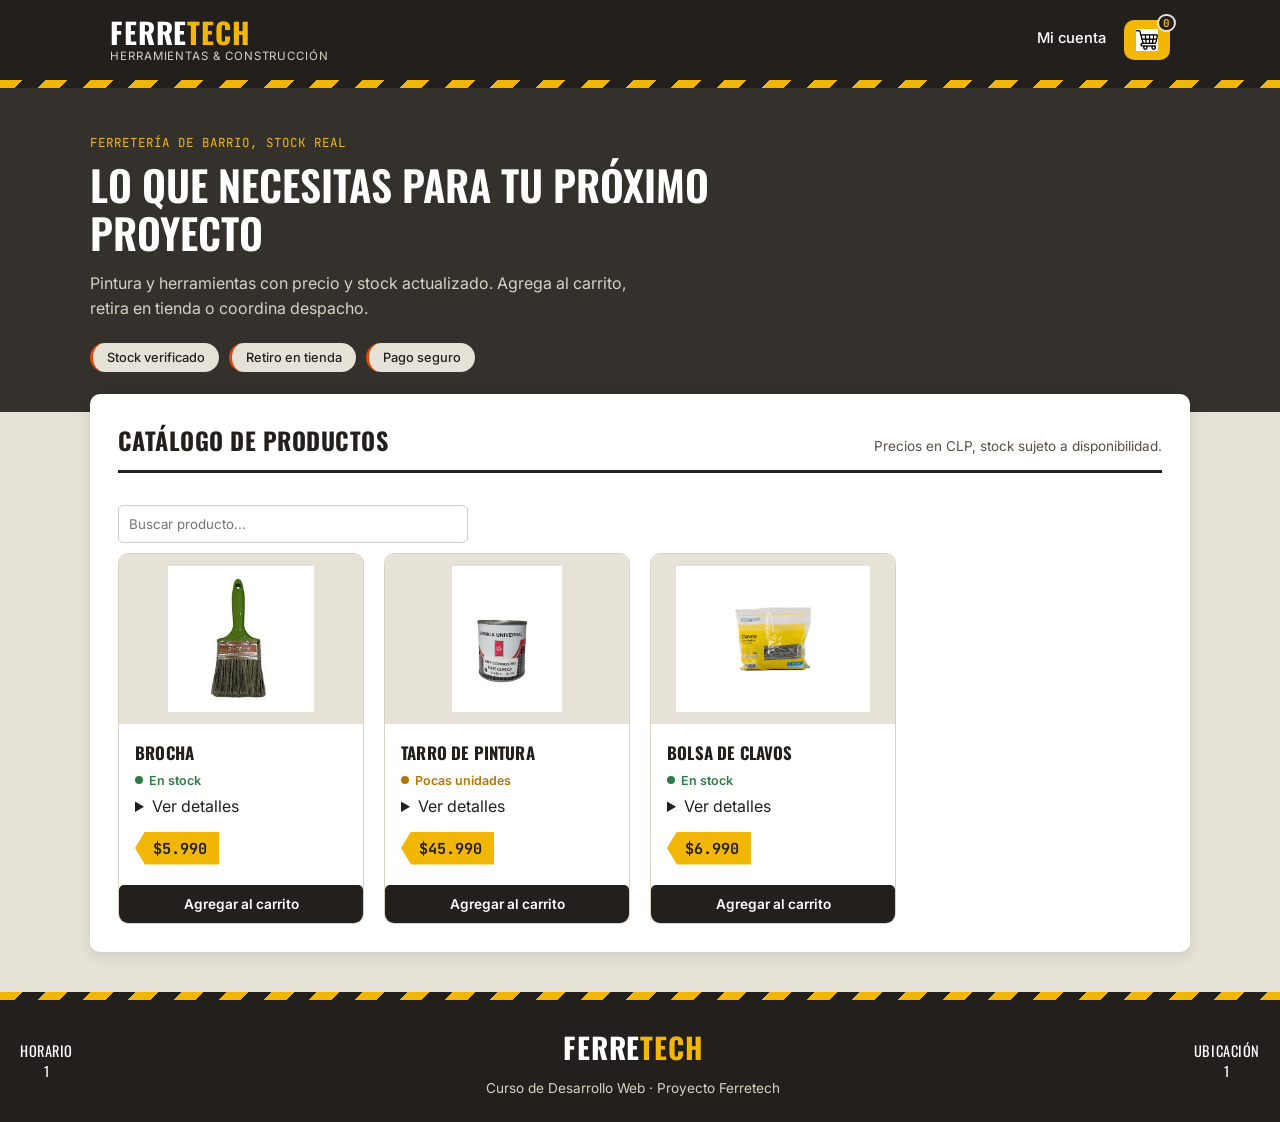
==== index.html @ 713e09c8 "Add files via upload" ====
<!DOCTYPE html>
<html lang="es">
<head>
    <meta charset="UTF-8">
    <title>Ferretech | Herramientas y materiales de construcción</title>
    

    <link rel="preconnect" href="https://fonts.googleapis.com">
    <link rel="preconnect" href="https://fonts.gstatic.com" crossorigin>
    <link href="https://fonts.googleapis.com/css2?family=Oswald:wght@500;600;700&family=Inter:wght@400;500;600;700&family=JetBrains+Mono:wght@600;700&display=swap" rel="stylesheet">

    <link rel="stylesheet" href="styles/styles.css">
</head>

<body>

    <header class="header">
        <div class="header__fila">
            <a href="index.html" class="header__marca">
                <span class="header__logo">FERRE<span class="header__logo-acento">TECH</span></span>
                <span class="header__eslogan">Herramientas &amp; construcción</span>
            </a>

            <nav class="header__nav">
                <a href="login.html" class="header__enlace">Mi cuenta</a>
                <a href="carrito.html" class="carrito_compras" id="link-carrito">
                    <img src="img/descarga.png" alt="" class="imagen_carrito">
                    <span class="carrito__contador" id="contador-carrito">0</span>
                    <span class="sr-only">Carrito de compras</span>
                </a>
            </nav>
        </div>
        <div class="franja-peligro" aria-hidden="true"></div>
    </header>

    <section class="hero">
        <div class="hero__contenido">
            <p class="hero__eyebrow">Ferretería de barrio, stock real</p>
            <h1 class="hero__titulo">Lo que necesitas para tu próximo proyecto</h1>
            <p class="hero__texto">
                Pintura y herramientas con precio y stock actualizado.
                Agrega al carrito, retira en tienda o coordina despacho.
            </p>
            <div class="hero__chips">
                <span class="chip">Stock verificado</span>
                <span class="chip">Retiro en tienda</span>
                <span class="chip">Pago seguro</span>
            </div>
        </div>
    </section>

    <main>

        <section class="contenedor">

            <div class="seccion__titulo">
                <h2>Catálogo de productos</h2>
                <p class="seccion__subtitulo">Precios en CLP, stock sujeto a disponibilidad.</p>
            </div>
            
            <div class="buscador">
                <input type="text" id="buscador-input" placeholder="Buscar producto...">
            </div>

            <div id="catalogo" class="catalogo"></div>

        </section>

    </main>
    <footer class="footer">
        <div class="franja-peligro" aria-hidden="true"></div>
        <div class="footer__contenido">

            <span class="footer__lado">Horario
                <p>1</p>
            </span>

            <div class="footer__marca">
                <span class="header__logo footer__logo">FERRE<span class="header__logo-acento">TECH</span></span>
                <p>Curso de Desarrollo Web · Proyecto Ferretech</p>
            </div>

            <span class="footer__lado">Ubicación
                <p>1</p>
            </span>
        </div>
    </footer>

    <script src = "js/login.js"></script>
    <script src = "js/carrito.js"></script>
    <script src = "js/catalogo.js"></script>

</body>
</html>
---- styles/styles.css ----
:root {
    --grafito: #221F1C;
    --grafito-suave: #34302B;
    --acero: #565049;
    --concreto: #E7E2D8;
    --concreto-oscuro: #D8D2C4;
    --blanco: #FFFFFF;
    --amarillo: #F2B705;
    --naranja: #D9480F;
    --verde-stock: #2F7A46;
    --ambar-stock: #B5750A;
    --rojo-stock: #B3261E;

    --fuente-display: "Oswald", "Arial Narrow", sans-serif;
    --fuente-texto: "Inter", Arial, Helvetica, sans-serif;
    --fuente-precio: "JetBrains Mono", "Courier New", monospace;

    --radio: 10px;
    --sombra: 0 4px 14px rgba(34, 31, 28, 0.12);
}

* {
    box-sizing: border-box;
}

body {
    margin: 0;
    font-family: var(--fuente-texto);
    background-color: var(--concreto);
    color: var(--grafito);
}

.sr-only {
    position: absolute;
    width: 1px;
    height: 1px;
    overflow: hidden;
    clip: rect(0 0 0 0);
    white-space: nowrap;
}

.franja-peligro {
    height: 8px;
    background: repeating-linear-gradient(
        135deg,
        var(--amarillo),
        var(--amarillo) 16px,
        var(--grafito) 16px,
        var(--grafito) 32px
    );
}

.header {
    background-color: var(--grafito);
    color: var(--blanco);
    position: sticky;
    top: 0;
    z-index: 10;
}

.header__fila {
    display: flex;
    align-items: center;
    justify-content: space-between;
    gap: 20px;
    max-width: 1100px;
    margin: 0 auto;
    padding: 18px 20px;
}

.header__marca {
    display: flex;
    flex-direction: column;
    text-decoration: none;
    line-height: 1;
}

.header__logo {
    font-family: var(--fuente-display);
    font-weight: 700;
    font-size: 1.8rem;
    letter-spacing: 0.03em;
    color: var(--blanco);
    text-transform: uppercase;
}

.header__logo-acento {
    color: var(--amarillo);
}

.header__eslogan {
    margin-top: 4px;
    font-size: 0.72rem;
    letter-spacing: 0.08em;
    text-transform: uppercase;
    color: var(--concreto-oscuro);
}

.header__nav {
    display: flex;
    align-items: center;
    gap: 18px;
}

.header__enlace {
    color: var(--blanco);
    text-decoration: none;
    font-size: 0.92rem;
    font-weight: 500;
    border-bottom: 2px solid transparent;
    padding-bottom: 2px;
    transition: border-color 0.15s ease, color 0.15s ease;
}

.header__enlace:hover {
    border-color: var(--amarillo);
    color: var(--amarillo);
}

.carrito_compras {
    position: relative;
    display: inline-flex;
    align-items: center;
    justify-content: center;
    background-color: var(--amarillo);
    border: none;
    padding: 9px 12px;
    border-radius: var(--radio);
    cursor: pointer;
    text-decoration: none;
    transition: background-color 0.15s ease, transform 0.15s ease;
}

.carrito_compras:hover {
    background-color: var(--naranja);
    transform: translateY(-1px);
}

.carrito_compras:hover .imagen_carrito {
    filter: brightness(0) invert(1);
}

.imagen_carrito {
    width: 22px;
    height: auto;
    display: block;
}

.carrito__contador {
    position: absolute;
    top: -6px;
    right: -6px;
    background-color: var(--grafito);
    color: var(--amarillo);
    font-family: var(--fuente-precio);
    font-size: 0.68rem;
    font-weight: 700;
    min-width: 18px;
    height: 18px;
    border-radius: 999px;
    display: flex;
    align-items: center;
    justify-content: center;
    padding: 0 4px;
    border: 2px solid var(--concreto);
}

.hero {
    background-color: var(--grafito-suave);
    color: var(--blanco);
    padding: 46px 20px 40px;
}

.hero__contenido {
    max-width: 1100px;
    margin: 0 auto;
}

.hero__eyebrow {
    font-family: var(--fuente-precio);
    font-size: 0.78rem;
    letter-spacing: 0.08em;
    text-transform: uppercase;
    color: var(--amarillo);
    margin: 0 0 10px;
}

.hero__titulo {
    font-family: var(--fuente-display);
    font-weight: 600;
    font-size: clamp(1.7rem, 4vw, 2.6rem);
    line-height: 1.15;
    margin: 0 0 14px;
    max-width: 640px;
    text-transform: uppercase;
}

.hero__texto {
    max-width: 560px;
    color: var(--concreto-oscuro);
    line-height: 1.55;
    margin: 0 0 22px;
}

.hero__chips {
    display: flex;
    flex-wrap: wrap;
    gap: 10px;
}

.chip {
    font-size: 0.8rem;
    font-weight: 500;
    color: var(--grafito);
    background-color: var(--concreto);
    padding: 7px 14px;
    border-radius: 999px;
    border-left: 3px solid var(--naranja);
}

main {
    width: 90%;
    max-width: 1100px;
    margin: -18px auto 40px;
}

.contenedor {
    background-color: var(--blanco);
    padding: 28px;
    margin-bottom: 20px;
    border-radius: var(--radio);
    box-shadow: var(--sombra);
}

.seccion__titulo {
    display: flex;
    align-items: baseline;
    justify-content: space-between;
    flex-wrap: wrap;
    gap: 6px;
    border-bottom: 3px solid var(--grafito);
    padding-bottom: 12px;
    margin-bottom: 22px;
}

.seccion__titulo h2 {
    font-family: var(--fuente-display);
    text-transform: uppercase;
    letter-spacing: 0.02em;
    margin: 0;
}

.seccion__subtitulo {
    margin: 0;
    color: var(--acero);
    font-size: 0.85rem;
}

h2 {
    margin-top: 0;
}

button {
    font-family: var(--fuente-texto);
    background-color: var(--grafito);
    color: var(--blanco);
    border: none;
    padding: 10px 16px;
    border-radius: 5px;
    cursor: pointer;
}

button:hover {
    background-color: var(--naranja);
}

input {
    width: 100%;
    max-width: 350px;
    padding: 10px;
    margin: 10px 5px 10px 0;
    border: 1px solid #ccc;
    border-radius: 5px;
    font-family: var(--fuente-texto);
}

.contador {
    display: flex;
    align-items: center;
    gap: 20px;
}

#numero {
    font-size: 30px;
    font-weight: bold;
}

.form-producto {
    margin-bottom: 20px;
}

#lista-productos {
    padding-left: 20px;
}

#lista-productos li {
    margin-bottom: 8px;
}

.catalogo {
    display: grid;
    grid-template-columns: repeat(auto-fill, minmax(220px, 1fr));
    gap: 20px;
}

.tarjeta {
    display: flex;
    flex-direction: column;
    border: 1px solid var(--concreto-oscuro);
    border-radius: var(--radio);
    overflow: hidden;
    background-color: var(--blanco);
    transition: transform 0.15s ease, box-shadow 0.15s ease;
}

.tarjeta:hover {
    transform: translateY(-3px);
    box-shadow: var(--sombra);
}

.tarjeta__imagen {
    background-color: var(--concreto);
    height: 170px;
    display: flex;
    align-items: center;
    justify-content: center;
    padding: 12px;
}

.tarjeta__imagen img {
    max-width: 100%;
    max-height: 100%;
    object-fit: contain;
}

.tarjeta__cuerpo {
    padding: 16px;
    display: flex;
    flex-direction: column;
    gap: 8px;
    flex-grow: 1;
}

.tarjeta__nombre {
    font-family: var(--fuente-display);
    font-size: 1.05rem;
    text-transform: uppercase;
    letter-spacing: 0.01em;
    margin: 0;
    color: var(--grafito);
}

.stock {
    display: inline-flex;
    align-items: center;
    gap: 6px;
    font-size: 0.78rem;
    font-weight: 600;
    width: fit-content;
}

.stock__punto {
    width: 8px;
    height: 8px;
    border-radius: 50%;
    display: inline-block;
}

.stock--ok { color: var(--verde-stock); }
.stock--ok .stock__punto { background-color: var(--verde-stock); }

.stock--bajo { color: var(--ambar-stock); }
.stock--bajo .stock__punto { background-color: var(--ambar-stock); }

.stock--agotado { color: var(--rojo-stock); }
.stock--agotado .stock__punto { background-color: var(--rojo-stock); }

.tarjeta__pie {
    display: flex;
    align-items: center;
    justify-content: space-between;
    gap: 10px;
    padding: 0 16px 16px;
}

/* Etiqueta de precio con forma de "cartel colgante" */
.etiqueta-precio {
    position: relative;
    background-color: var(--amarillo);
    color: var(--grafito);
    font-family: var(--fuente-precio);
    font-weight: 700;
    font-size: 0.95rem;
    padding: 6px 12px 6px 18px;
    clip-path: polygon(10px 0, 100% 0, 100% 100%, 10px 100%, 0 50%);
}

.tarjeta .btn-agregar-carrito {
    width: 100%;
    background-color: var(--grafito);
    color: var(--blanco);
    font-size: 0.85rem;
    font-weight: 600;
    padding: 11px 12px;
    margin-top: 4px;
}

.tarjeta .btn-agregar-carrito:hover {
    background-color: var(--naranja);
}

.alerta {
    background-color: var(--concreto);
    padding: 15px;
    border-radius: 5px;
}

.footer {
    background-color: var(--grafito);
    color: var(--concreto-oscuro);
    margin-top: 40px;
}

.footer__contenido {
    text-align: center;
    padding: 26px 20px;
}

.footer__logo {
    display: inline-block;
    margin-bottom: 8px;
}

.footer p {
    margin: 0;
    font-size: 0.85rem;
}

.carrito-lista {
    display: flex;
    flex-direction: column;
    gap: 12px;
}

.carrito-item {
    display: flex;
    align-items: center;
    gap: 16px;
    border: 1px solid var(--concreto-oscuro);
    border-radius: var(--radio);
    padding: 12px;
}

.carrito-item__imagen {
    width: 60px;
    height: 60px;
    background-color: var(--concreto);
    border-radius: 6px;
    display: flex;
    align-items: center;
    justify-content: center;
}

.carrito-item__imagen img {
    max-width: 90%;
    max-height: 90%;
    object-fit: contain;
}

.carrito-item__info {
    flex-grow: 1;
}

.carrito-item__info h3 {
    margin: 0 0 4px;
    font-family: var(--fuente-display);
    text-transform: uppercase;
    font-size: 0.95rem;
}

.carrito-item__info p {
    margin: 0;
    color: var(--acero);
    font-size: 0.85rem;
}

.btn-eliminar {
    background-color: transparent;
    border: 1px solid var(--rojo-stock);
    color: var(--rojo-stock);
    padding: 8px 12px;
    font-size: 0.8rem;
}

.btn-eliminar:hover {
    background-color: var(--rojo-stock);
    color: var(--blanco);
}

.carrito__resumen {
    display: flex;
    align-items: center;
    justify-content: flex-end;
    gap: 12px;
    margin-top: 20px;
    padding-top: 16px;
    border-top: 2px solid var(--grafito);
}

.carrito__resumen-label {
    font-family: var(--fuente-display);
    text-transform: uppercase;
    font-size: 1.1rem;
}

.carrito__acciones {
    display: flex;
    justify-content: flex-end;
    gap: 10px;
    margin-top: 16px;
}

.btn-secundario {
    background-color: var(--blanco);
    border: 1px solid var(--grafito);
    color: var(--grafito);
}

.btn-secundario:hover {
    background-color: var(--concreto);
}

.btn-usuario {
    background-color: var(--blanco);
    border: 1px solid var(--grafito);
    color: var(--grafito);
}

.btn-usuario:hover {
    background-color: var(--concreto);
}

.carrito-vacio {
    color: var(--acero);
    text-align: center;
    padding: 30px 0;
}

.footer__contenido {
    display: flex;
    align-items: center;
    justify-content: space-between;
    gap: 16px;
    padding: 26px 20px;
    text-align: center;
}

.footer__lado {
    font-family: var(--fuente-display);
    text-transform: uppercase;
    letter-spacing: 0.04em;
    font-size: 0.9rem;
    color: var(--blanco);
    white-space: nowrap;
}

.footer__marca {
    display: flex;
    flex-direction: column;
    align-items: center;
    gap: 4px;
}

.footer__marca p {
    margin: 0;
    font-size: 0.85rem;
}
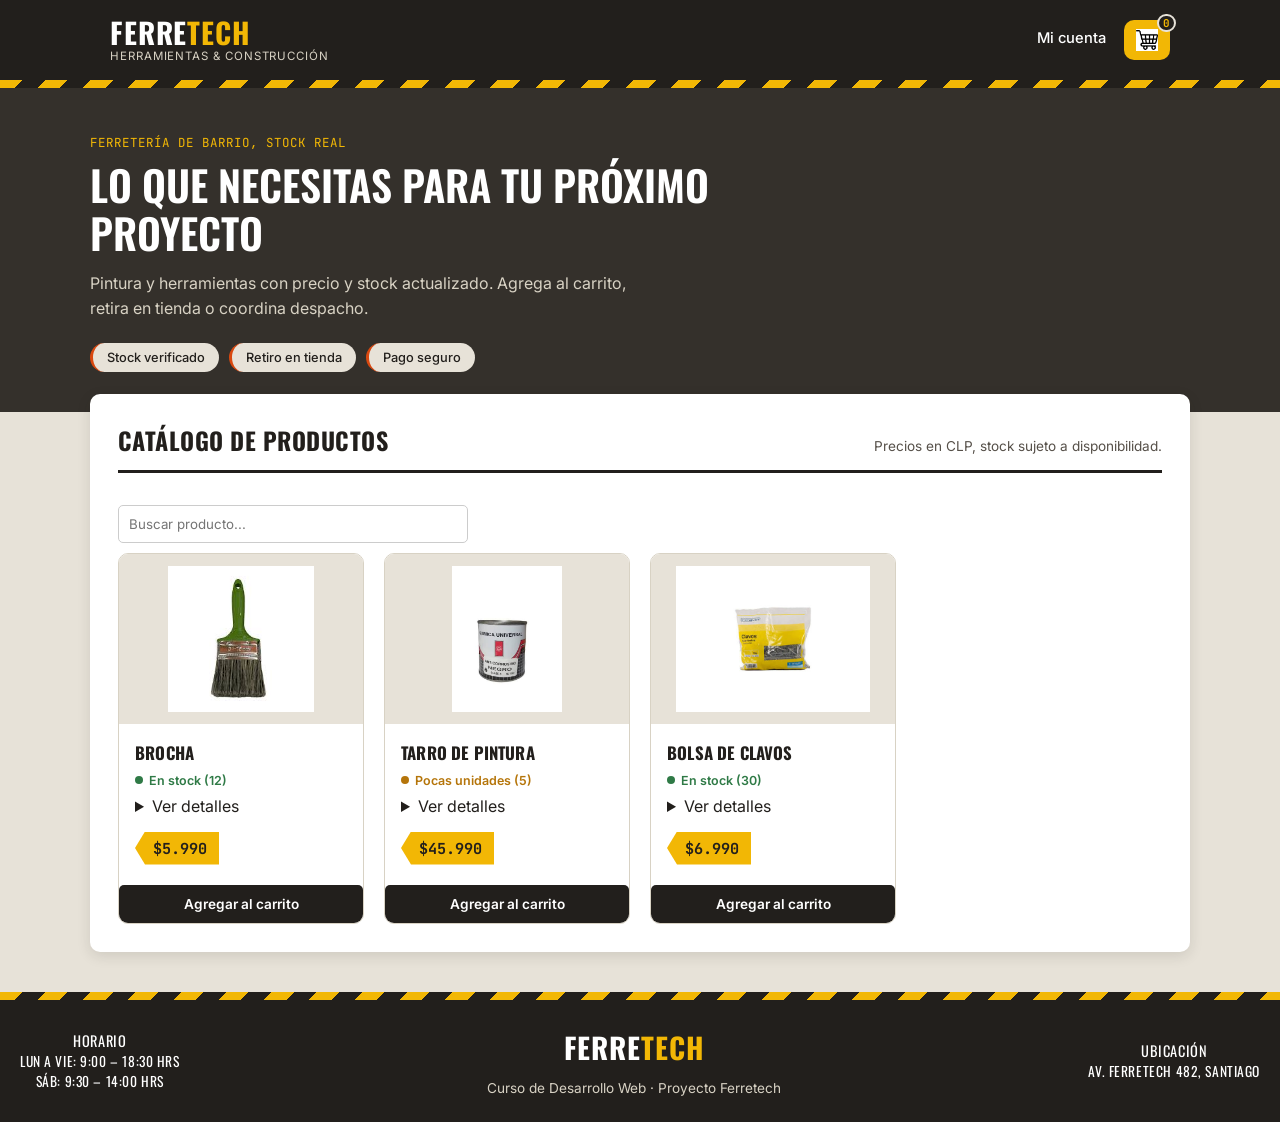
==== commit b9b29db0: "Add files via upload" ====
--- a/index.html
+++ b/index.html
@@ -72,7 +72,7 @@
         <div class="footer__contenido">
 
             <span class="footer__lado">Horario
-                <p>1</p>
+                <p>Lun a Vie: 9:00 – 18:30 hrs<br>Sáb: 9:30 – 14:00 hrs</p>
             </span>
 
             <div class="footer__marca">
@@ -81,12 +81,13 @@
             </div>
 
             <span class="footer__lado">Ubicación
-                <p>1</p>
+                <p>Av. Ferretech 482, Santiago</p>
             </span>
         </div>
     </footer>
 
     <script src = "js/login.js"></script>
+    <script src = "js/productos.js"></script>
     <script src = "js/carrito.js"></script>
     <script src = "js/catalogo.js"></script>
 
--- a/styles/styles.css
+++ b/styles/styles.css
@@ -585,4 +585,50 @@
 .footer__marca p {
     margin: 0;
     font-size: 0.85rem;
+}
+
+/* --- Panel de administrador: gestión de catálogo (R.9, R.13) --- */
+.tarjeta__admin-acciones {
+    display: flex;
+    gap: 8px;
+    padding: 0 16px 16px;
+}
+
+.tarjeta__admin-acciones button {
+    flex: 1;
+    font-size: 0.8rem;
+    padding: 9px 10px;
+}
+
+.btn-agregar-producto-toggle {
+    margin-top: 20px;
+}
+
+.form-producto-admin {
+    margin-top: 20px;
+    padding: 20px;
+    border: 1px solid var(--concreto-oscuro);
+    border-radius: var(--radio);
+    display: flex;
+    flex-direction: column;
+    max-width: 420px;
+}
+
+.form-producto-admin h3 {
+    margin-top: 0;
+    font-family: var(--fuente-display);
+    text-transform: uppercase;
+}
+
+.form-producto-admin label {
+    font-size: 0.82rem;
+    font-weight: 600;
+    color: var(--acero);
+    margin-top: 4px;
+}
+
+.form-producto-admin__acciones {
+    display: flex;
+    gap: 10px;
+    margin-top: 10px;
 }
